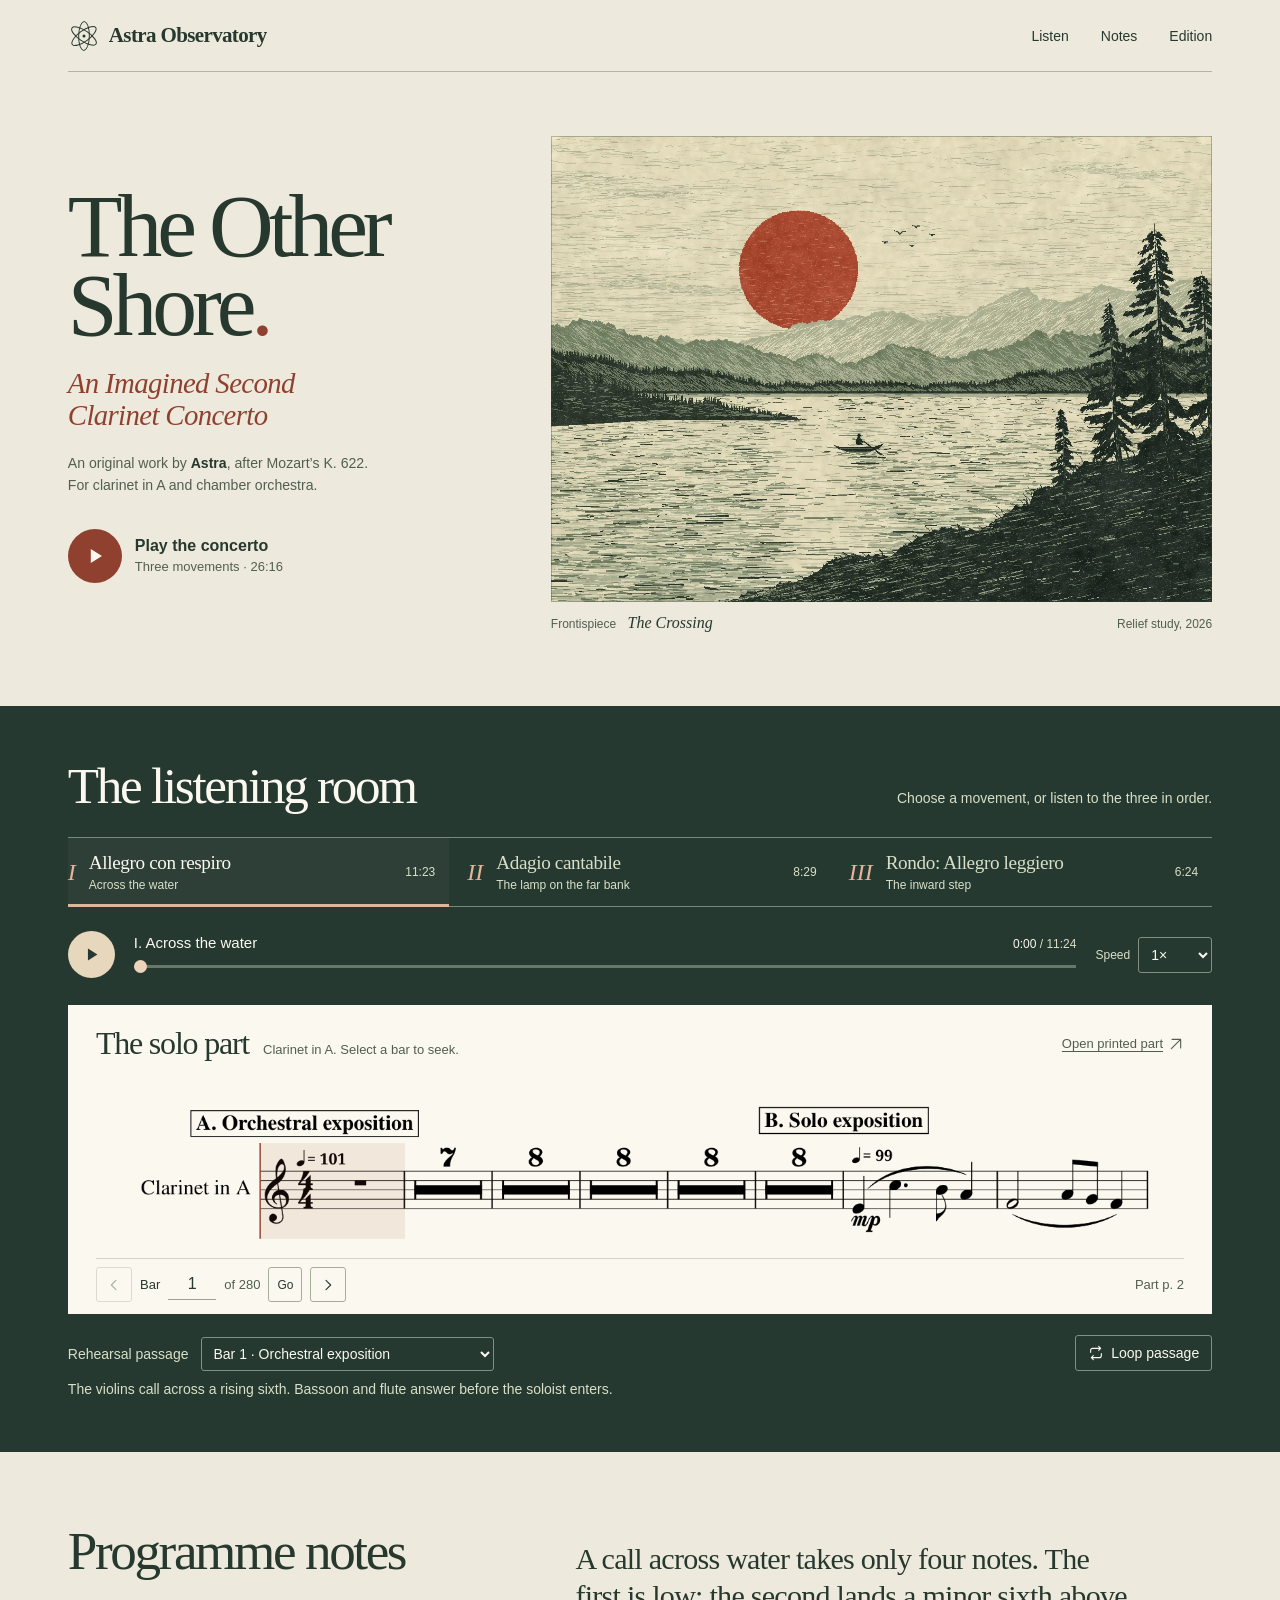
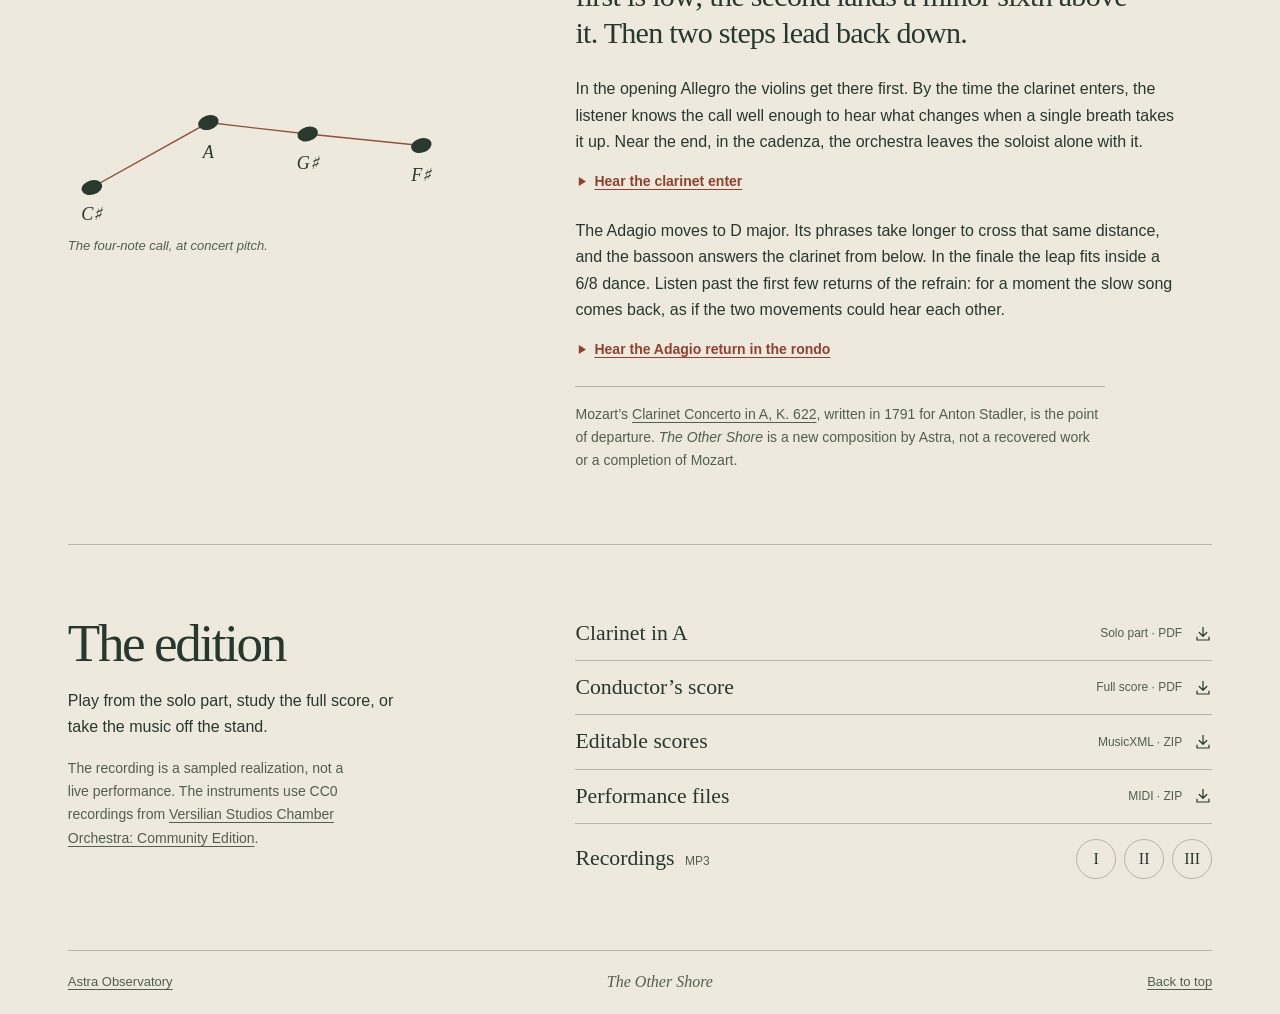
==== concerto/index.html @ 349880b7 "Open The Other Shore: an original three-movement clarinet concerto and performing edition" ====
<!doctype html>
<html lang="en">
<head>
<meta charset="utf-8"><meta name="viewport" content="width=device-width, initial-scale=1">
<meta name="theme-color" content="#ebe8d9"><meta name="description" content="Listen to The Other Shore, an original three-movement A-clarinet concerto by Astra inspired by Mozart’s K. 622. Follow the printable solo part bar by bar.">
<title>The Other Shore · Astra Observatory</title>
<link rel="icon" href="data:image/svg+xml,%3Csvg xmlns='http://www.w3.org/2000/svg' viewBox='0 0 64 64'%3E%3Crect width='64' height='64' fill='%23ebe8d9'/%3E%3Ccircle cx='31' cy='24' r='13' fill='%239a4231'/%3E%3Cpath d='M0 43L16 35 32 42 51 32 64 41V64H0Z' fill='%232a392f'/%3E%3C/svg%3E">
<link rel="stylesheet" href="room.css"><script src="room.js" defer></script>
</head>
<body id="top">
<svg xmlns="http://www.w3.org/2000/svg" aria-hidden="true" class="symbols">
<symbol id="i-play" viewBox="0 0 24 24"><path d="M7 3.7 20.3 12 7 20.3Z" fill="currentColor" stroke="none"/></symbol>
<symbol id="i-pause" viewBox="0 0 24 24"><path d="M6 4h4v16H6zm8 0h4v16h-4z" fill="currentColor" stroke="none"/></symbol>
<symbol id="i-r" viewBox="0 0 24 24"><path d="m9 5 7 7-7 7"/></symbol>
<symbol id="i-l" viewBox="0 0 24 24"><path d="m15 5-7 7 7 7"/></symbol>
<symbol id="i-down" viewBox="0 0 24 24"><path d="M12 3v12m-5-5 5 5 5-5M4 16v4h16v-4"/></symbol>
<symbol id="i-arrow" viewBox="0 0 24 24"><path d="M5 19 19 5M6 5h13v13"/></symbol>
<symbol id="i-loop" viewBox="0 0 24 24"><path d="M4 11V8a3 3 0 0 1 3-3h12m-3-3 3 3-3 3M20 13v3a3 3 0 0 1-3 3H5m3 3-3-3 3-3"/></symbol>
</svg>
<a href="#listening" class="skip">Skip to the player</a>
<header class="mast wrapper">
<a class="house" href="../index.html"><svg aria-hidden="true" viewBox="0 0 42 42"><g fill="none" stroke="currentColor" stroke-width="1.3"><ellipse cx="21" cy="21" rx="19" ry="7" transform="rotate(-36 21 21)"/><ellipse cx="21" cy="21" rx="19" ry="7" transform="rotate(34 21 21)"/><ellipse cx="21" cy="21" rx="19" ry="7" transform="rotate(91 21 21)"/></g><circle cx="21" cy="21" r="2" fill="currentColor"/></svg><span>Astra Observatory</span></a>
<nav aria-label="Concerto navigation"><a href="#listening">Listen</a><a href="#notes">Notes</a><a href="#edition">Edition</a></nav>
</header>
<main>
<section class="cover wrapper" aria-labelledby="title">
<div class="cover-copy">
<h1 id="title">The Other<br>Shore<span aria-hidden="true">.</span></h1>
<p class="subtitle">An Imagined Second <br>Clarinet Concerto</p>
<p class="credit">An original work by <b>Astra</b>, after Mozart’s K. 622. <br>For clarinet in A and chamber orchestra.</p>
<a class="hero-play" id="heroPlay" href="#listening"><span class="hero-disc"><svg aria-hidden="true"><use href="#i-play"/></svg></span><span><strong id="heroVerb">Play the concerto</strong><small id="heroTime">Three movements</small></span></a>
</div>
<figure class="frontispiece"><img src="shore.webp" width="1250" height="880" alt="An original relief-print landscape: a lone rower between two wooded shores beneath a rust-red sun."><figcaption><span>Frontispiece <i>The Crossing</i></span><span>Relief study, 2026</span></figcaption></figure>
</section>
<section id="listening" class="desk" aria-labelledby="desk-title">
<div class="wrapper desk-inner">
<div class="desk-head"><h2 id="desk-title">The listening room</h2><p>Choose a movement, or listen to the three in order.</p></div>
<div class="track-list" id="tracks" aria-label="Select a movement">
<a href="audio/1.mp3"><i>I</i><span>Allegro con respiro</span></a>
<a href="audio/2.mp3"><i>II</i><span>Adagio cantabile</span></a>
<a href="audio/3.mp3"><i>III</i><span>Rondo: Allegro leggiero</span></a>
</div>
<audio id="sound" preload="metadata" controls aria-label="Concerto recording" src="audio/1.mp3"></audio>
<div class="transport js-only" hidden>
<button id="play" type="button" class="disc" aria-label="Play movement"><svg aria-hidden="true"><use href="#i-play"/></svg></button>
<div class="timeline"><div class="time-head"><span id="nowTitle">Movement I</span><span><b id="elapsed">0:00</b> / <span id="duration">–:––</span></span></div>
<input id="seek" class="scrubber" type="range" min="0" max="100" step="0.05" value="0" aria-label="Position in movement"></div>
<label class="speed">Speed <select id="speed" aria-label="Playback speed"><option value=".5">0.5×</option><option value=".75">0.75×</option><option selected value="1">1×</option><option value="1.25">1.25×</option><option value="1.5">1.5×</option></select></label>
</div>
<p id="playerStatus" class="message" role="status"></p>
<div class="score-paper">
<div class="score-head"><div><h3>The solo part</h3><span class="paper-caption">Clarinet in A. Select a bar to seek.</span></div>
<a href="edition/clarinet-in-a.pdf" class="paper-link" id="scorePdf" target="_blank" rel="noopener">Open printed part <svg aria-hidden="true"><use href="#i-arrow"/></svg></a></div>
<div id="scoreStage" class="score-stage" aria-label="Printed solo part. Choose a bar to seek to its beginning."><p>Loading the printed solo part…</p></div>
<div class="bar-tools" id="barTools" hidden><div class="bar-navigation">
<button type="button" class="step" id="prevBar" aria-label="Previous bar"><svg aria-hidden="true"><use href="#i-l"/></svg></button>
<form id="barForm"><label for="barNo">Bar</label><input id="barNo" name="bar" type="number" min="1" step="1" value="1" inputmode="numeric" aria-label="Jump to bar number"><span class="bar-count" id="barCount"></span><button class="go" type="submit" aria-label="Go to entered bar">Go</button></form>
<button type="button" class="step" id="nextBar" aria-label="Next bar"><svg aria-hidden="true"><use href="#i-r"/></svg></button></div><span id="pageNo" class="page-number"></span></div>
</div>
<div class="passage js-only" hidden><div class="pass-select"><label for="chapter">Rehearsal passage</label><select id="chapter" aria-describedby="chapterNote"></select></div>
<button id="loop" type="button" aria-pressed="false"><svg aria-hidden="true"><use href="#i-loop"/></svg><span>Loop passage</span></button></div>
<p class="chapter-note js-only" id="chapterNote" hidden></p>
<noscript><p>The recording above plays movement I. Open the other movements from the list, or download the printed part to follow along. Bar tracking needs JavaScript.</p></noscript>
</div>
</section>
<section class="notes wrapper" id="notes" aria-labelledby="notes-title">
<div class="note-opening"><h2 id="notes-title">Programme notes</h2>
<p>A call across water takes only four notes. The first is low; the second lands a minor sixth above it. Then two steps lead back down.</p></div>
<div class="notes-flow">
<figure class="motif"><svg viewBox="0 0 400 145" role="img" aria-labelledby="motif-title"><title id="motif-title">In A major: C sharp rises to A, then falls to G sharp and F sharp.</title>
<path d="M25 100 147 32 251 44 370 56" fill="none" stroke="#95503d" stroke-width="1.4"/>
<g fill="#29392e" transform="rotate(-17 25 100)"><ellipse cx="25" cy="100" rx="11" ry="7.5"/></g>
<g fill="#29392e"><ellipse cx="147" cy="32" rx="11" ry="7.5" transform="rotate(-17 147 32)"/><ellipse cx="251" cy="44" rx="11" ry="7.5" transform="rotate(-17 251 44)"/><ellipse cx="370" cy="56" rx="11" ry="7.5" transform="rotate(-17 370 56)"/></g>
<g fill="#29392e" font-family="Georgia,serif" font-style="italic" font-size="19" text-anchor="middle"><text x="25" y="134">C♯</text><text x="147" y="69">A</text><text x="251" y="81">G♯</text><text x="370" y="93">F♯</text></g></svg><figcaption>The four-note call, at concert pitch.</figcaption></figure>
<div class="essay"><p>In the opening Allegro the violins get there first. By the time the clarinet enters, the listener knows the call well enough to hear what changes when a single breath takes it up. Near the end, in the cadenza, the orchestra leaves the soloist alone with it.</p>
<button class="cue-link" data-m="0" data-cue="Solo exposition" hidden><svg aria-hidden="true"><use href="#i-play"/></svg> Hear the clarinet enter</button>
<p>The Adagio moves to D major. Its phrases take longer to cross that same distance, and the bassoon answers the clarinet from below. In the finale the leap fits inside a 6/8 dance. Listen past the first few returns of the refrain: for a moment the slow song comes back, as if the two movements could hear each other.</p>
<button class="cue-link" data-m="2" data-cue="The song behind the dance" hidden><svg aria-hidden="true"><use href="#i-play"/></svg> Hear the Adagio return in the rondo</button>
<p class="reference-note">Mozart’s <a href="https://kv.mozarteum.at/en/work/concerto-in-a-for-clarinet-and-orchestra-7312">Clarinet Concerto in A, K. 622</a>, written in 1791 for Anton Stadler, is the point of departure. <i>The Other Shore</i> is a new composition by Astra, not a recovered work or a completion of Mozart.</p></div>
</div></section>
<section class="edition wrapper" id="edition" aria-labelledby="edition-title"><div class="edition-intro"><h2 id="edition-title">The edition</h2><p>Play from the solo part, study the full score, or take the music off the stand.</p>
<p class="recording-note">The recording is a sampled realization, not a live performance. The instruments use CC0 recordings from <a href="https://versilian-studios.com/vsco-community/">Versilian Studios Chamber Orchestra: Community Edition</a>.</p></div>
<div class="downloads"><a href="edition/clarinet-in-a.pdf"><span>Clarinet in A</span><small>Solo part · PDF</small><svg aria-hidden="true"><use href="#i-down"/></svg></a><a href="edition/conductor-score.pdf"><span>Conductor’s score</span><small>Full score · PDF</small><svg aria-hidden="true"><use href="#i-down"/></svg></a>
<a href="edition/editable-scores.zip" download><span>Editable scores</span><small>MusicXML · ZIP</small><svg aria-hidden="true"><use href="#i-down"/></svg></a><a href="edition/performance-midi.zip" download><span>Performance files</span><small>MIDI · ZIP</small><svg aria-hidden="true"><use href="#i-down"/></svg></a>
<div class="recordings"><span>Recordings <small>MP3</small></span><a href="audio/1.mp3" download aria-label="Download movement I MP3">I</a><a href="audio/2.mp3" download aria-label="Download movement II MP3">II</a><a href="audio/3.mp3" download aria-label="Download movement III MP3">III</a></div></div></section>
</main>
<footer class="wrapper"><a href="../index.html">Astra Observatory</a><span>The Other Shore</span><a href="#top">Back to top</a></footer>
</body></html>
---- concerto/room.css ----
:root{--paper:#edeadd;--sheet:#fbf9ef;--ink:#27382e;--quiet:#525e50;--rust:#90402f;--line:#b4b5a3;--night:#263930;--pale:#d8dfc8;--serif:"Iowan Old Style","Palatino Linotype","Book Antiqua",Palatino,"URW Palladio L",Georgia,serif;--ui:"Helvetica Neue",Arial,Helvetica,sans-serif;--page:1460px;--edge:clamp(20px,5.3vw,92px);color:var(--ink);background:var(--paper);font-family:var(--ui);font-synthesis:style;scroll-behavior:smooth}
*{box-sizing:border-box}
html,body{margin:0;min-width:0}body{background:var(--paper);font-size:16px;line-height:1.5}
:where(section){scroll-margin-top:18px}img{display:block;max-width:100%}a{color:inherit;text-underline-offset:.21em;text-decoration-thickness:1px}a:hover{text-decoration-thickness:2px}button,select,input{font:inherit;color:inherit}button,select{cursor:pointer}button:disabled{opacity:.38;cursor:not-allowed}button{background:none;border:0}button,a,input,select{touch-action:manipulation}input,select{accent-color:var(--rust)}:focus-visible{outline:3px solid #ad523d;outline-offset:4px}.desk :focus-visible{outline-color:#efac89}.score-paper :focus-visible{outline-color:var(--rust)}::selection{color:var(--sheet);background:#804431}
.wrapper{max-width:var(--page);margin-inline:auto;padding-inline:var(--edge)}
.symbols{position:absolute;width:0;height:0;pointer-events:none;overflow:hidden}svg{display:block}.skip{position:fixed;top:.6rem;left:.6rem;z-index:5;transform:translateY(-170%);background:var(--sheet);padding:.65rem 1rem}.skip:focus{transform:none}
.mast{height:72px;display:flex;justify-content:space-between;align-items:center;gap:20px;position:relative}.mast:after{content:"";height:1px;background:var(--line);position:absolute;left:var(--edge);right:var(--edge);bottom:0}.house{display:inline-flex;align-items:center;gap:9px;text-decoration:none;font-family:var(--serif);font-size:21px;letter-spacing:-.03em;font-weight:bold}.house svg{width:32px;height:32px}.mast nav{display:flex;align-items:center;gap:clamp(15px,2.5vw,40px)}.mast nav a{font-size:14px;text-decoration:none;padding:10px 0}.mast nav a:hover,.house:hover{text-decoration:underline}
.cover{display:grid;grid-template-columns:minmax(0,.78fr) minmax(0,1.22fr);align-items:center;gap:clamp(25px,4.7vw,88px);padding-block:clamp(48px,5vw,80px) clamp(48px,5.6vw,90px)}
.cover h1,.desk h2,.notes h2,.edition h2,.score-paper h3{font-family:var(--serif);font-weight:400;letter-spacing:-.045em;margin:0}
.cover h1{font-size:clamp(75px,7vw,112px);line-height:.88;letter-spacing:-.057em}.cover h1 span{color:var(--rust)}
.subtitle{font-family:var(--serif);font-style:italic;font-size:clamp(23px,2.25vw,34px);line-height:1.12;letter-spacing:-.022em;color:var(--rust);margin:clamp(17px,1.7vw,27px) 0}
.credit{line-height:1.55;margin:0;font-size:clamp(14px,1.1vw,17px);color:var(--quiet)}.credit b{color:var(--ink);font-weight:600}.hero-play{display:inline-flex;gap:13px;align-items:center;margin-top:clamp(22px,2.5vw,42px);text-decoration:none}.hero-disc,.disc{display:grid;place-items:center;border-radius:50%;background:var(--rust);color:var(--sheet);width:54px;height:54px;flex:0 0 auto}.hero-play:hover .hero-disc,.disc:hover{background:#783427}.hero-play strong{display:block;font-size:16px;line-height:1.45;font-weight:600}.hero-play small{display:block;color:var(--quiet);font-size:13px;font-variant-numeric:tabular-nums}.hero-disc svg,.disc svg{width:20px;height:20px}.frontispiece{margin:0;align-self:center}.frontispiece img{width:100%;height:auto;outline:1px solid #31423455;outline-offset:-1px}.frontispiece figcaption{display:flex;justify-content:space-between;gap:10px;align-items:baseline;font-size:12px;color:var(--quiet);margin-top:10px;line-height:1.4}.frontispiece figcaption i{font-family:var(--serif);font-size:16px;margin-left:8px;color:var(--ink)}
.desk{color:var(--sheet);background:var(--night);scroll-margin-top:0}.desk-inner{padding-block:clamp(36px,4.15vw,68px)}.desk h2,.notes h2,.edition h2{font-size:clamp(39px,4vw,64px);line-height:1.05}
.desk-head{display:flex;align-items:baseline;justify-content:space-between;gap:20px}.desk-head>p{margin:0;color:var(--pale);font-size:14px}
.track-list{display:grid;grid-template-columns:repeat(3,minmax(0,1fr));margin-top:24px;border-bottom:1px solid #788879;border-top:1px solid #788879}
.track-list>a,.track-list>button{display:grid;align-items:center;text-align:left;grid-template-columns:auto minmax(0,1fr) auto;column-gap:13px;position:relative;color:var(--pale);padding:14px 14px 14px 0;text-decoration:none;line-height:1.22;min-height:67px}.track-list>button+button,.track-list>a+a{padding-left:18px}.track-list>button[aria-current="true"]{color:var(--sheet);background:#ffffff08}.track-list>button[aria-current="true"]:after{content:"";position:absolute;bottom:-1px;left:0;right:0;height:3px;background:#ddb797}.track-list button:hover{background:#ffffff0c}.track-list i{display:inline-block;font:italic 24px/1 var(--serif);color:#e4b59a;font-variant-numeric:lining-nums}.track-list .track-name{display:block;font:normal clamp(16px,1.5vw,22px)/1.16 var(--serif);letter-spacing:-.02em}.track-list .track-sub{display:block;color:var(--pale);margin-top:4px;font-size:12px}.track-list .track-time{font-size:12px;color:var(--pale);font-variant-numeric:tabular-nums}
#sound{width:100%;margin-top:18px}.transport{display:grid;grid-template-columns:auto minmax(0,1fr) auto;gap:19px;align-items:center;margin-block:24px 27px}.disc{width:47px;height:47px;background:#e6d7bd;color:var(--night)}.disc:hover{background:#fcf6e4}.disc svg{width:17px;height:17px}.timeline{min-width:0}.time-head{display:flex;justify-content:space-between;align-items:baseline;gap:12px;font-size:13px;color:var(--pale)}.time-head>span:first-child{font-size:15px;color:var(--sheet)}.time-head>span:last-child{font-size:12px;white-space:nowrap;font-variant-numeric:tabular-nums}.time-head b{color:var(--sheet);font-weight:500}
.scrubber{display:block;width:100%;height:23px;margin:0;padding:0;background:transparent;cursor:pointer;appearance:none;-webkit-appearance:none;border-radius:0}.scrubber::-webkit-slider-runnable-track{height:3px;background:linear-gradient(to right,#f0c9ac 0 var(--pos,0%),#67786b var(--pos,0%) 100%)}.scrubber::-moz-range-track{height:3px;background:#67786b}.scrubber::-moz-range-progress{height:3px;background:#f0c9ac}.scrubber::-webkit-slider-thumb{appearance:none;-webkit-appearance:none;margin-top:-5px;width:13px;height:13px;background:#edd3b9;border-radius:50%;border:0}.scrubber::-moz-range-thumb{width:13px;height:13px;background:#edd3b9;border-radius:50%;border:0}
.speed{display:flex;gap:8px;align-items:center;font-size:12px;color:var(--pale)}.speed select,.pass-select select{border:1px solid #82907e;border-radius:3px;background:var(--night);color:var(--sheet);padding:8px;font-size:14px;max-width:100%}
.score-paper{color:var(--ink);background:var(--sheet);padding:20px clamp(14px,2.2vw,32px) 12px}.score-head{display:flex;justify-content:space-between;align-items:center;gap:10px}.score-head>div{display:flex;align-items:baseline;gap:14px;flex-wrap:wrap}.score-paper h3{font-size:clamp(26px,2.5vw,37px);letter-spacing:-.038em;line-height:1.15}.paper-caption,.paper-link,.page-number,.bar-count{font-size:13px;color:var(--quiet)}.paper-link{display:inline-flex;align-items:center;gap:5px;white-space:nowrap}.paper-link svg,.cue-link svg,.step svg,.downloads svg,#loop svg{width:16px;height:16px;fill:none;stroke:currentColor;stroke-width:1.65;stroke-linecap:round;stroke-linejoin:round}
.score-stage{width:100%;margin:14px auto 5px;min-height:78px;position:relative;overflow:hidden;background:var(--sheet)}.score-stage svg{width:100%;height:auto;display:block}.score-stage image{mix-blend-mode:multiply}.score-stage p{margin:16px 0;font:italic 17px/1.5 var(--serif)}.score-stage .bar-hit{fill:transparent;stroke:transparent;cursor:pointer}.score-stage .bar-hit:hover{fill:#a9503117}.score-stage .bar-hit.active{fill:#a453371c}.score-stage .bar-hit:focus{outline:none;stroke:var(--rust);stroke-width:2.25;vector-effect:non-scaling-stroke}.bar-edge{stroke:var(--rust);stroke-width:1.4;vector-effect:non-scaling-stroke;pointer-events:none}
.bar-tools{border-top:1px solid #d3d4c5;display:flex;align-items:center;justify-content:space-between;column-gap:10px;row-gap:5px;padding-top:8px}.bar-navigation,.bar-navigation form{display:flex;align-items:center;justify-content:center;gap:8px}.bar-navigation form,.bar-navigation input,.page-number{font-variant-numeric:tabular-nums}.step,.go{border:1px solid #a7ac9b;border-radius:3px;height:35px;display:grid;place-items:center;color:var(--ink)}.step{width:36px}.go{padding:0 8px;font-size:12px}.step:hover:not(:disabled),.go:hover{background:#dfdfce}.bar-navigation label{font-size:13px}.bar-navigation input{border:0;border-bottom:1px solid #9ba391;background:transparent;text-align:center;width:4ch;min-width:3rem;padding:3px 0;-moz-appearance:textfield;appearance:textfield;border-radius:0;font-size:16px}.bar-navigation input::-webkit-inner-spin-button{appearance:none}.page-number{margin:0;text-align:right}
.passage{display:flex;align-items:flex-end;justify-content:space-between;column-gap:18px;row-gap:8px;margin-top:21px}.pass-select{display:flex;align-items:center;gap:13px;min-width:0}.pass-select label,.chapter-note{color:var(--pale);font-size:14px}.pass-select select{min-width:220px;max-width:min(100%,450px);padding:7px}.chapter-note{margin:8px 0 0;max-width:82ch;line-height:1.45}.message:empty{display:none}.message{color:#f5c9b4;font-size:14px;margin:12px 0}
#loop{display:flex;gap:7px;align-items:center;justify-content:center;border:1px solid #82907e;color:var(--sheet);border-radius:3px;background:transparent;min-height:36px;padding:6px 12px;white-space:nowrap;font-size:14px}#loop[aria-pressed=true]{background:#dae2ca;color:var(--night)}#loop:hover{border-color:#eee8d6}
.notes,.edition{padding-block:clamp(48px,5.6vw,88px)}.note-opening,.notes-flow,.edition{display:grid;grid-template-columns:minmax(0,.8fr) minmax(0,1.2fr);gap:clamp(34px,6.5vw,112px)}.note-opening{align-items:baseline}.notes h2,.edition h2{font-size:clamp(38px,4.15vw,63px)}.note-opening p{margin:0;max-width:37ch;font:normal clamp(23px,2.35vw,34px)/1.23 var(--serif);letter-spacing:-.025em}.notes-flow{margin-top:24px}.motif{margin:0;align-self:start;padding:16px 0 10px}.motif svg{width:90%;max-width:420px}.motif figcaption{color:var(--quiet);margin-top:5px;font-size:13px;font-style:italic}.essay p,.edition-intro p{max-width:68ch;margin:0 0 15px;font-size:16px;line-height:1.66}.cue-link{display:inline-flex;align-items:center;gap:6px;color:var(--rust);font-weight:600;font-size:14px;padding:3px 0 2px;margin:-3px 0 24px;text-decoration:underline;text-underline-offset:.21em}.cue-link svg{width:13px;height:13px}.essay .reference-note,.edition-intro .recording-note{font-size:14px;color:var(--quiet)}.essay .reference-note{border-top:1px solid var(--line);padding-top:16px;margin:0}
.edition{border-top:0;position:relative}.edition:before,footer:before{content:"";position:absolute;top:0;left:var(--edge);right:var(--edge);height:1px;background:var(--line)}.edition-intro p{margin:16px 0;max-width:38ch}.edition-intro .recording-note{margin-bottom:0;font-size:14px}.downloads>a{display:grid;grid-template-columns:minmax(0,1fr) auto auto;align-items:center;gap:12px;padding:13px 0;border-bottom:1px solid var(--line);text-decoration:none;line-height:1.3}.downloads>a:first-child{padding-top:4px}.downloads>a span,.recordings>span{font:normal clamp(19px,1.7vw,26px)/1.25 var(--serif)}.downloads>a:hover span{text-decoration:underline}.downloads small{font:normal 12px/1.4 var(--ui);color:var(--quiet)}.downloads svg{width:18px;height:18px}.recordings{display:flex;align-items:center;gap:8px;padding-top:15px}.recordings>span{margin-right:auto}.recordings>span small{margin-left:5px}.recordings>a{font-family:var(--serif);border:1px solid var(--line);border-radius:50%;height:40px;width:40px;display:grid;place-items:center;text-decoration:none}.recordings>a:hover{background:var(--ink);color:var(--paper)}footer{position:relative;color:var(--quiet);display:flex;align-items:center;justify-content:space-between;gap:10px;padding-block:22px;font-size:13px}footer span{font:italic 16px var(--serif)}
[hidden]{display:none!important}
@media(max-width:1000px){.cover{grid-template-columns:minmax(0,.8fr) minmax(0,1.15fr);gap:28px}.cover h1{font-size:clamp(67px,8.1vw,84px)}.track-list>button,.track-list>a{column-gap:9px}.track-list>button+button,.track-list>a+a{padding-left:12px}.track-list .track-time{display:none}.desk-head{display:block}.desk-head>p{margin-top:7px}}
@media(max-width:720px){:root{--edge:clamp(18px,5vw,32px)}.mast{height:59px}.house{font-size:17px;gap:6px}.house svg{width:26px;height:26px}.mast nav{gap:15px}.mast nav a{font-size:13px}.cover{grid-template-columns:1fr;gap:21px;padding-top:32px;padding-bottom:30px}.cover-copy{display:grid;grid-template-columns:minmax(0,1fr) auto;column-gap:18px;align-items:end}.cover h1{font-size:clamp(65px,11.6vw,88px);grid-column:1 / -1}.subtitle{font-size:clamp(24px,4.6vw,29px);margin:15px 0 10px;grid-column:1 / -1}.subtitle br{display:none}.subtitle br:after{content:' '}.credit{font-size:13px;align-self:center}.hero-play{margin:0;gap:8px}.hero-disc{width:41px;height:41px}.hero-disc svg{width:16px;height:16px}.hero-play strong{font-size:14px}.hero-play small{font-size:12px}.frontispiece img{height:clamp(215px,51vw,352px);object-fit:cover;object-position:50% 55%}.frontispiece figcaption{margin-top:6px}.frontispiece figcaption i{font-size:14px}.desk-inner{padding-block:33px}.track-list{grid-template-columns:1fr;margin-top:18px}.track-list>button,.track-list>a,.track-list>button+button,.track-list>a+a{padding:9px 8px;min-height:48px;grid-template-columns:29px minmax(0,1fr) auto;gap:7px}.track-list>button+button,.track-list>a+a{border-top:1px solid #69786c}.track-list>button[aria-current="true"]:after{left:0;top:6px;bottom:6px;width:2px;height:auto}.track-list i{font-size:20px}.track-list .track-name{font-size:18px}.track-list .track-sub{display:inline;margin:0;font-size:12px}.track-list .track-time{display:block}.transport{gap:11px;margin:18px 0}.speed{font-size:0;display:block}.speed select{font-size:13px;padding:7px 3px}.time-head>span:first-child{font-size:13px}.time-head>span:last-child{font-size:11px}.disc{width:41px;height:41px}.score-paper{padding:15px 12px 10px}.score-head>div{display:block}.paper-caption{font-size:12px}.paper-link{font-size:12px}.bar-count,.page-number{font-size:12px}.step{width:32px}.bar-navigation,.bar-navigation form{gap:5px}.pass-select{display:block;flex:1}.pass-select label{display:block;margin-bottom:4px;font-size:12px}.pass-select select{width:100%;min-width:0}.chapter-note{font-size:13px}.passage{gap:9px}.note-opening,.notes-flow,.edition{display:block}.note-opening p{margin-top:15px}.notes-flow{margin-top:12px}.motif{width:min(100%,360px);padding:8px 0 19px}.motif svg{width:100%}.edition-intro p{max-width:70ch}.downloads{margin-top:27px}.notes,.edition{padding-block:40px}footer{font-size:12px}}
@media(max-width:450px){.cover-copy{grid-template-columns:minmax(0,1fr)}.cover h1{font-size:clamp(63px,16.2vw,74px)}.subtitle{margin:14px 0 10px;font-size:24px}.credit br{display:none}.credit br:after{content:' '}.cover-copy .hero-play{justify-self:start;margin-top:15px}.hero-play>span:last-child{display:flex;align-items:baseline;gap:9px}.mast nav{gap:12px}.mast nav a{font-size:12px}.frontispiece img{height:clamp(194px,57vw,260px)}.score-head{align-items:flex-start}.time-head>span:first-child{max-width:55%;overflow:hidden;text-overflow:ellipsis;white-space:nowrap}.paper-link{font-size:11px}.paper-link svg{width:13px}.passage{align-items:flex-end}#loop{font-size:12px;padding:5px 7px}.bar-count{display:none}.paper-caption{font-size:11px}.bar-tools{margin-top:6px}.step{width:32px}.downloads>a{gap:8px}.downloads small{font-size:11px}footer span{display:none}}
@media(prefers-reduced-motion:reduce){:root{scroll-behavior:auto}*{transition:none!important;animation:none!important}}
@media print{body,.desk{background:white;color:#15251c}.mast nav,.hero-play,.desk,.downloads,.cue-link,.skip,footer a:last-child{display:none!important}.cover h1{font-size:60pt}.cover{display:grid;grid-template-columns:1fr 1fr}.frontispiece img{height:auto}.edition,.notes{break-inside:avoid}.wrapper{padding:12px 0}.notes-flow,.note-opening,.edition{display:block}.motif{width:220px}}
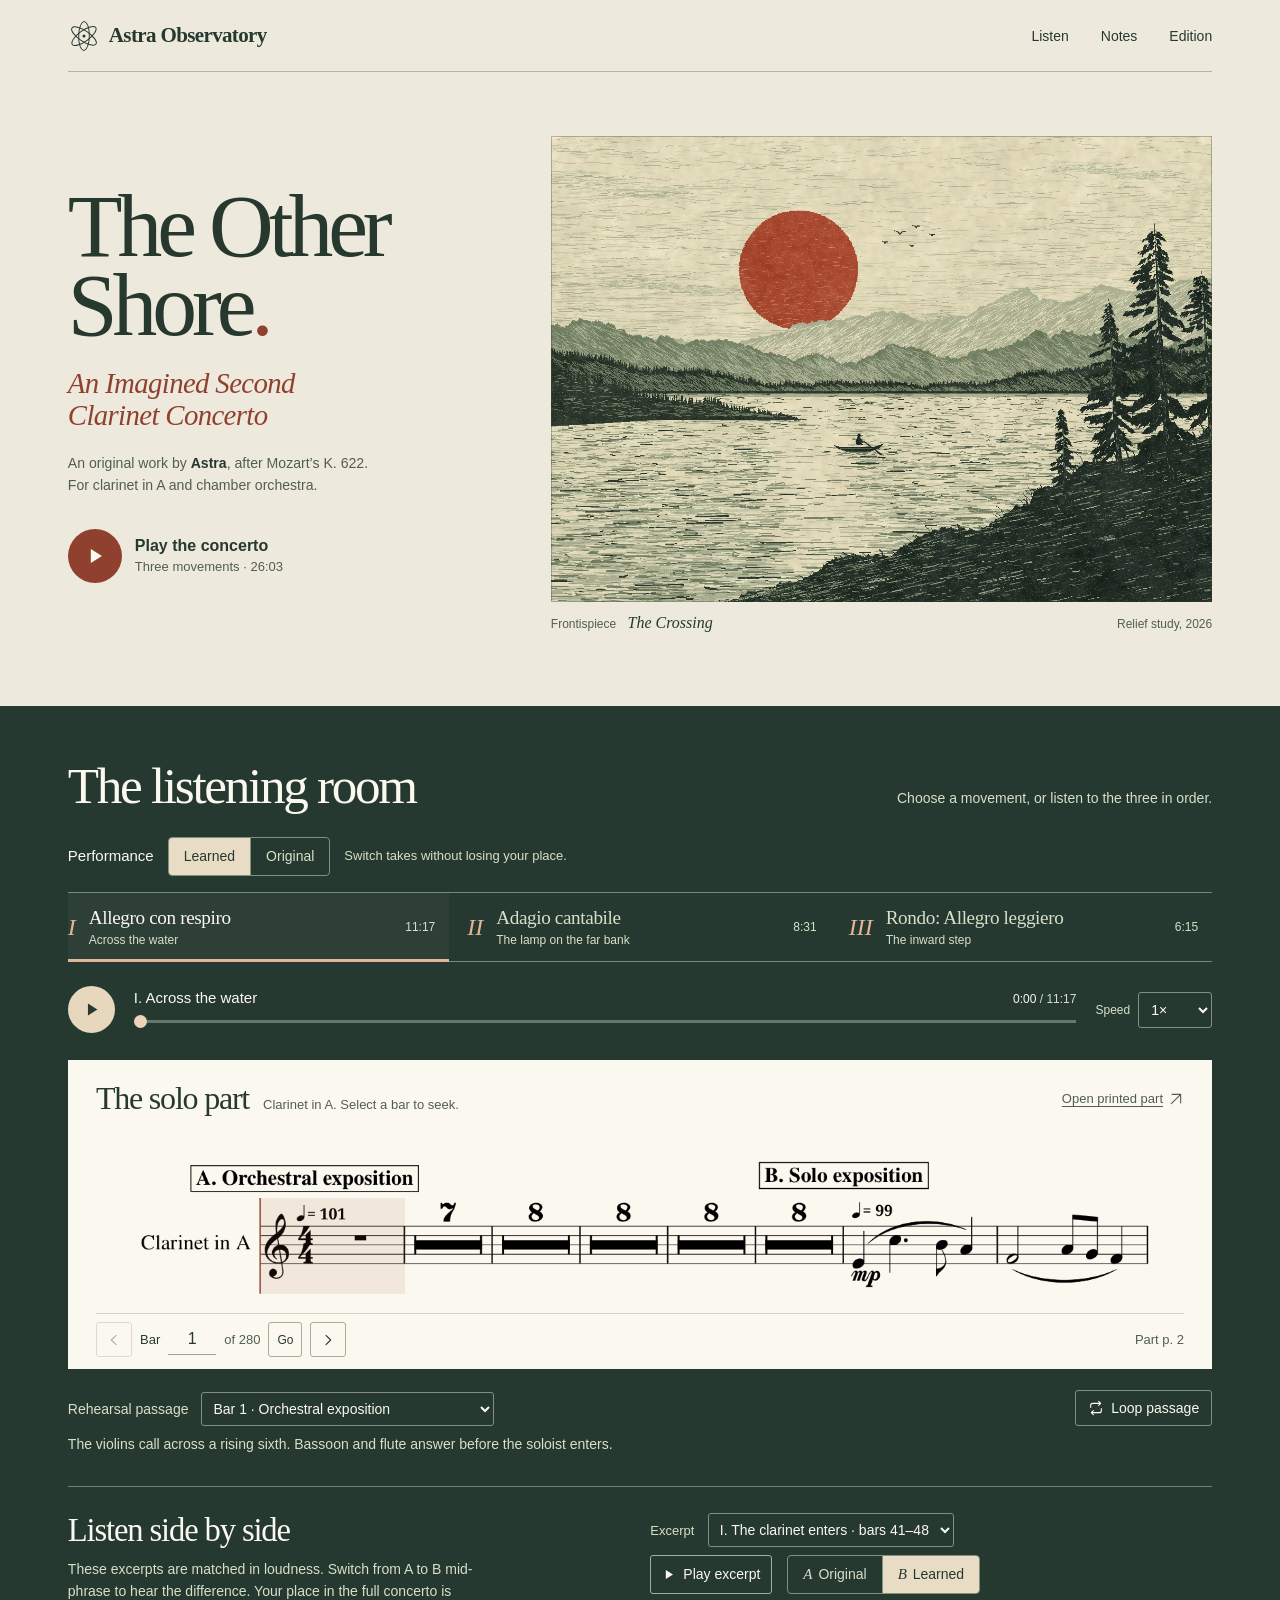
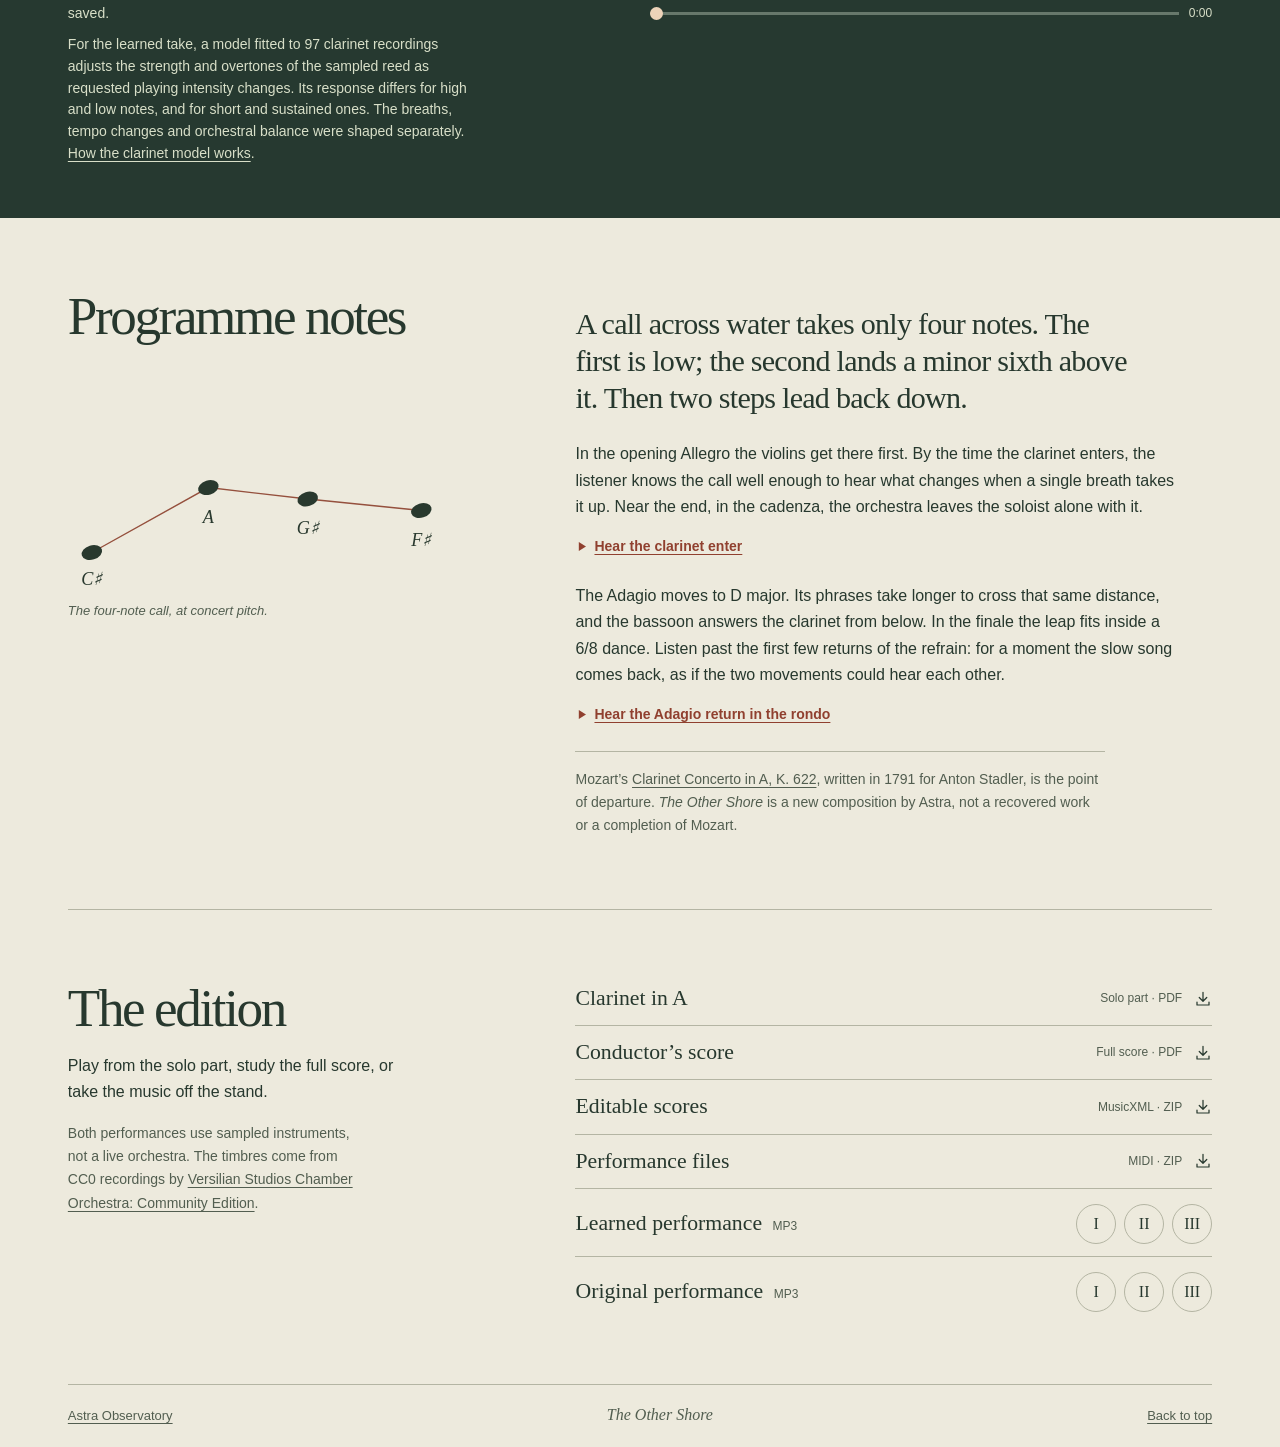
==== commit 825875b9: "Give The Other Shore a learned clarinet and two score-synchronized performances" ====
--- a/concerto/index.html
+++ b/concerto/index.html
@@ -35,12 +35,13 @@
 <section id="listening" class="desk" aria-labelledby="desk-title">
 <div class="wrapper desk-inner">
 <div class="desk-head"><h2 id="desk-title">The listening room</h2><p>Choose a movement, or listen to the three in order.</p></div>
+<div id="takePanel" class="take-panel" hidden><div class="take-label" id="takeLabel">Performance</div><div class="switcher" role="group" aria-labelledby="takeLabel"><button id="takeLearned" type="button" aria-pressed="true">Learned</button><button id="takeOriginal" type="button" aria-pressed="false">Original</button></div><span id="takeNote" class="take-note" role="status">Switch takes without losing your place.</span></div>
 <div class="track-list" id="tracks" aria-label="Select a movement">
-<a href="audio/1.mp3"><i>I</i><span>Allegro con respiro</span></a>
-<a href="audio/2.mp3"><i>II</i><span>Adagio cantabile</span></a>
-<a href="audio/3.mp3"><i>III</i><span>Rondo: Allegro leggiero</span></a>
+<a href="audio/expressive-1.mp3"><i>I</i><span>Allegro con respiro</span></a>
+<a href="audio/expressive-2.mp3"><i>II</i><span>Adagio cantabile</span></a>
+<a href="audio/expressive-3.mp3"><i>III</i><span>Rondo: Allegro leggiero</span></a>
 </div>
-<audio id="sound" preload="metadata" controls aria-label="Concerto recording" src="audio/1.mp3"></audio>
+<audio id="sound" preload="none" controls aria-label="Concerto recording" src="audio/expressive-1.mp3"></audio>
 <div class="transport js-only" hidden>
 <button id="play" type="button" class="disc" aria-label="Play movement"><svg aria-hidden="true"><use href="#i-play"/></svg></button>
 <div class="timeline"><div class="time-head"><span id="nowTitle">Movement I</span><span><b id="elapsed">0:00</b> / <span id="duration">–:––</span></span></div>
@@ -60,6 +61,15 @@
 <div class="passage js-only" hidden><div class="pass-select"><label for="chapter">Rehearsal passage</label><select id="chapter" aria-describedby="chapterNote"></select></div>
 <button id="loop" type="button" aria-pressed="false"><svg aria-hidden="true"><use href="#i-loop"/></svg><span>Loop passage</span></button></div>
 <p class="chapter-note js-only" id="chapterNote" hidden></p>
+<section class="comparison" id="comparison" aria-labelledby="compareTitle" hidden>
+<div class="compare-copy"><h3 id="compareTitle">Listen side by side</h3><p>These excerpts are matched in loudness. Switch from A to B mid-phrase to hear the difference. Your place in the full concerto is saved.</p><p>For the learned take, a model fitted to 97 clarinet recordings adjusts the strength and overtones of the sampled reed as requested playing intensity changes. Its response differs for high and low notes, and for short and sustained ones. The breaths, tempo changes and orchestral balance were shaped separately. <a href="production/learned/README.md">How the clarinet model works</a>.</p></div>
+<div class="compare-controls"><label class="excerpt-label" for="scene">Excerpt</label>
+<select id="scene"><option value="1">I. The clarinet enters · bars 41–48</option><option value="2">II. The Adagio opens · bars 1–4</option><option value="3">III. The rondo refrain · bars 1–8</option></select>
+<div class="compare-actions"><button type="button" id="abPlay" class="excerpt-play"><svg aria-hidden="true"><use href="#i-play"/></svg><span>Play excerpt</span></button>
+<div class="switcher" role="group" aria-label="Excerpt performance"><button type="button" id="abOriginal" aria-pressed="false"><i>A</i> Original</button><button type="button" id="abLearned" aria-pressed="true"><i>B</i> Learned</button></div></div>
+<div class="excerpt-position"><input id="abSeek" type="range" class="scrubber" min="0" max="1" step=".001" value="0" aria-label="Excerpt position"><span id="abTime" aria-hidden="true">0:00</span></div>
+<p class="excerpt-status" id="abStatus" role="status"></p>
+<audio id="sample" preload="none" hidden aria-label="Comparison excerpt"></audio></div></section>
 <noscript><p>The recording above plays movement I. Open the other movements from the list, or download the printed part to follow along. Bar tracking needs JavaScript.</p></noscript>
 </div>
 </section>
@@ -79,10 +89,11 @@
 <p class="reference-note">Mozart’s <a href="https://kv.mozarteum.at/en/work/concerto-in-a-for-clarinet-and-orchestra-7312">Clarinet Concerto in A, K. 622</a>, written in 1791 for Anton Stadler, is the point of departure. <i>The Other Shore</i> is a new composition by Astra, not a recovered work or a completion of Mozart.</p></div>
 </div></section>
 <section class="edition wrapper" id="edition" aria-labelledby="edition-title"><div class="edition-intro"><h2 id="edition-title">The edition</h2><p>Play from the solo part, study the full score, or take the music off the stand.</p>
-<p class="recording-note">The recording is a sampled realization, not a live performance. The instruments use CC0 recordings from <a href="https://versilian-studios.com/vsco-community/">Versilian Studios Chamber Orchestra: Community Edition</a>.</p></div>
+<p class="recording-note">Both performances use sampled instruments, not a live orchestra. The timbres come from CC0 recordings by <a href="https://versilian-studios.com/vsco-community/">Versilian Studios Chamber Orchestra: Community Edition</a>.</p></div>
 <div class="downloads"><a href="edition/clarinet-in-a.pdf"><span>Clarinet in A</span><small>Solo part · PDF</small><svg aria-hidden="true"><use href="#i-down"/></svg></a><a href="edition/conductor-score.pdf"><span>Conductor’s score</span><small>Full score · PDF</small><svg aria-hidden="true"><use href="#i-down"/></svg></a>
 <a href="edition/editable-scores.zip" download><span>Editable scores</span><small>MusicXML · ZIP</small><svg aria-hidden="true"><use href="#i-down"/></svg></a><a href="edition/performance-midi.zip" download><span>Performance files</span><small>MIDI · ZIP</small><svg aria-hidden="true"><use href="#i-down"/></svg></a>
-<div class="recordings"><span>Recordings <small>MP3</small></span><a href="audio/1.mp3" download aria-label="Download movement I MP3">I</a><a href="audio/2.mp3" download aria-label="Download movement II MP3">II</a><a href="audio/3.mp3" download aria-label="Download movement III MP3">III</a></div></div></section>
+<div class="recordings"><span>Learned performance <small>MP3</small></span><a href="audio/expressive-1.mp3" download aria-label="Download learned movement I MP3">I</a><a href="audio/expressive-2.mp3" download aria-label="Download learned movement II MP3">II</a><a href="audio/expressive-3.mp3" download aria-label="Download learned movement III MP3">III</a></div>
+<div class="recordings"><span>Original performance <small>MP3</small></span><a href="audio/1.mp3" download aria-label="Download original movement I MP3">I</a><a href="audio/2.mp3" download aria-label="Download original movement II MP3">II</a><a href="audio/3.mp3" download aria-label="Download original movement III MP3">III</a></div></div></section>
 </main>
 <footer class="wrapper"><a href="../index.html">Astra Observatory</a><span>The Other Shore</span><a href="#top">Back to top</a></footer>
 </body></html>
--- a/concerto/room.css
+++ b/concerto/room.css
@@ -18,7 +18,7 @@
 .scrubber{display:block;width:100%;height:23px;margin:0;padding:0;background:transparent;cursor:pointer;appearance:none;-webkit-appearance:none;border-radius:0}.scrubber::-webkit-slider-runnable-track{height:3px;background:linear-gradient(to right,#f0c9ac 0 var(--pos,0%),#67786b var(--pos,0%) 100%)}.scrubber::-moz-range-track{height:3px;background:#67786b}.scrubber::-moz-range-progress{height:3px;background:#f0c9ac}.scrubber::-webkit-slider-thumb{appearance:none;-webkit-appearance:none;margin-top:-5px;width:13px;height:13px;background:#edd3b9;border-radius:50%;border:0}.scrubber::-moz-range-thumb{width:13px;height:13px;background:#edd3b9;border-radius:50%;border:0}
 .speed{display:flex;gap:8px;align-items:center;font-size:12px;color:var(--pale)}.speed select,.pass-select select{border:1px solid #82907e;border-radius:3px;background:var(--night);color:var(--sheet);padding:8px;font-size:14px;max-width:100%}
 .score-paper{color:var(--ink);background:var(--sheet);padding:20px clamp(14px,2.2vw,32px) 12px}.score-head{display:flex;justify-content:space-between;align-items:center;gap:10px}.score-head>div{display:flex;align-items:baseline;gap:14px;flex-wrap:wrap}.score-paper h3{font-size:clamp(26px,2.5vw,37px);letter-spacing:-.038em;line-height:1.15}.paper-caption,.paper-link,.page-number,.bar-count{font-size:13px;color:var(--quiet)}.paper-link{display:inline-flex;align-items:center;gap:5px;white-space:nowrap}.paper-link svg,.cue-link svg,.step svg,.downloads svg,#loop svg{width:16px;height:16px;fill:none;stroke:currentColor;stroke-width:1.65;stroke-linecap:round;stroke-linejoin:round}
-.score-stage{width:100%;margin:14px auto 5px;min-height:78px;position:relative;overflow:hidden;background:var(--sheet)}.score-stage svg{width:100%;height:auto;display:block}.score-stage image{mix-blend-mode:multiply}.score-stage p{margin:16px 0;font:italic 17px/1.5 var(--serif)}.score-stage .bar-hit{fill:transparent;stroke:transparent;cursor:pointer}.score-stage .bar-hit:hover{fill:#a9503117}.score-stage .bar-hit.active{fill:#a453371c}.score-stage .bar-hit:focus{outline:none;stroke:var(--rust);stroke-width:2.25;vector-effect:non-scaling-stroke}.bar-edge{stroke:var(--rust);stroke-width:1.4;vector-effect:non-scaling-stroke;pointer-events:none}
+.score-stage{width:100%;margin:14px auto 5px;min-height:78px;position:relative;overflow:hidden;background:var(--sheet)}.score-stage svg{width:100%;height:auto;display:block}.score-stage image{mix-blend-mode:multiply}.score-stage p{margin:16px 0;font:italic 17px/1.5 var(--serif)}.score-stage .bar-hit{fill:transparent;stroke:transparent;stroke-width:0;pointer-events:fill;cursor:pointer}.score-stage .bar-hit:hover{fill:#a9503117}.score-stage .bar-hit.active{fill:#a453371c}.score-stage .bar-hit:focus{outline:none;stroke:var(--rust);stroke-width:2.25;vector-effect:non-scaling-stroke}.bar-edge{stroke:var(--rust);stroke-width:1.4;vector-effect:non-scaling-stroke;pointer-events:none}
 .bar-tools{border-top:1px solid #d3d4c5;display:flex;align-items:center;justify-content:space-between;column-gap:10px;row-gap:5px;padding-top:8px}.bar-navigation,.bar-navigation form{display:flex;align-items:center;justify-content:center;gap:8px}.bar-navigation form,.bar-navigation input,.page-number{font-variant-numeric:tabular-nums}.step,.go{border:1px solid #a7ac9b;border-radius:3px;height:35px;display:grid;place-items:center;color:var(--ink)}.step{width:36px}.go{padding:0 8px;font-size:12px}.step:hover:not(:disabled),.go:hover{background:#dfdfce}.bar-navigation label{font-size:13px}.bar-navigation input{border:0;border-bottom:1px solid #9ba391;background:transparent;text-align:center;width:4ch;min-width:3rem;padding:3px 0;-moz-appearance:textfield;appearance:textfield;border-radius:0;font-size:16px}.bar-navigation input::-webkit-inner-spin-button{appearance:none}.page-number{margin:0;text-align:right}
 .passage{display:flex;align-items:flex-end;justify-content:space-between;column-gap:18px;row-gap:8px;margin-top:21px}.pass-select{display:flex;align-items:center;gap:13px;min-width:0}.pass-select label,.chapter-note{color:var(--pale);font-size:14px}.pass-select select{min-width:220px;max-width:min(100%,450px);padding:7px}.chapter-note{margin:8px 0 0;max-width:82ch;line-height:1.45}.message:empty{display:none}.message{color:#f5c9b4;font-size:14px;margin:12px 0}
 #loop{display:flex;gap:7px;align-items:center;justify-content:center;border:1px solid #82907e;color:var(--sheet);border-radius:3px;background:transparent;min-height:36px;padding:6px 12px;white-space:nowrap;font-size:14px}#loop[aria-pressed=true]{background:#dae2ca;color:var(--night)}#loop:hover{border-color:#eee8d6}
@@ -30,3 +30,9 @@
 @media(max-width:450px){.cover-copy{grid-template-columns:minmax(0,1fr)}.cover h1{font-size:clamp(63px,16.2vw,74px)}.subtitle{margin:14px 0 10px;font-size:24px}.credit br{display:none}.credit br:after{content:' '}.cover-copy .hero-play{justify-self:start;margin-top:15px}.hero-play>span:last-child{display:flex;align-items:baseline;gap:9px}.mast nav{gap:12px}.mast nav a{font-size:12px}.frontispiece img{height:clamp(194px,57vw,260px)}.score-head{align-items:flex-start}.time-head>span:first-child{max-width:55%;overflow:hidden;text-overflow:ellipsis;white-space:nowrap}.paper-link{font-size:11px}.paper-link svg{width:13px}.passage{align-items:flex-end}#loop{font-size:12px;padding:5px 7px}.bar-count{display:none}.paper-caption{font-size:11px}.bar-tools{margin-top:6px}.step{width:32px}.downloads>a{gap:8px}.downloads small{font-size:11px}footer span{display:none}}
 @media(prefers-reduced-motion:reduce){:root{scroll-behavior:auto}*{transition:none!important;animation:none!important}}
 @media print{body,.desk{background:white;color:#15251c}.mast nav,.hero-play,.desk,.downloads,.cue-link,.skip,footer a:last-child{display:none!important}.cover h1{font-size:60pt}.cover{display:grid;grid-template-columns:1fr 1fr}.frontispiece img{height:auto}.edition,.notes{break-inside:avoid}.wrapper{padding:12px 0}.notes-flow,.note-opening,.edition{display:block}.motif{width:220px}}
+/* Performance choices stay separate from the engraved edition. */
+.take-panel{display:flex;align-items:center;gap:14px;flex-wrap:wrap;margin-top:24px}.take-label{font-size:15px}.take-note,.excerpt-label,.excerpt-position span{font-size:13px;color:var(--pale)}.switcher{display:inline-flex;align-items:stretch;border:1px solid #82907e;border-radius:4px;overflow:hidden}.switcher button{font:normal 14px/1.2 var(--ui);color:var(--pale);padding:9px 15px;min-height:37px}.switcher button+button{border-left:1px solid #82907e}.switcher button[aria-pressed="true"]{color:var(--night);background:#e8ddc4}.switcher button:hover:not([aria-pressed="true"]){background:#ffffff14}.switcher button:focus-visible{outline-offset:-3px;outline-color:#f4ad84}.switcher button[aria-pressed="true"]:focus-visible{outline-color:var(--rust)}.take-panel+.track-list{margin-top:16px}
+.comparison{display:grid;grid-template-columns:minmax(0,.9fr) minmax(0,1fr);align-items:start;gap:clamp(24px,6vw,100px);border-top:1px solid #738273;margin-top:32px;padding-top:26px}.compare-copy h3{font:400 clamp(28px,2.55vw,39px)/1.1 var(--serif);letter-spacing:-.035em;margin:0}.compare-copy p{margin:10px 0 0;font-size:14px;line-height:1.55;color:var(--pale);max-width:52ch}.compare-controls{min-width:0}.excerpt-label{display:inline-block;margin:0 9px 8px 0}.compare-controls select{max-width:100%;padding:7px;background:var(--night);color:var(--sheet);border:1px solid #82907e;border-radius:3px;font-size:14px}.compare-actions{display:flex;align-items:center;flex-wrap:wrap;gap:10px 15px;margin-top:6px}.excerpt-play{display:inline-flex;align-items:center;justify-content:center;gap:8px;font-size:14px;min-width:114px;min-height:39px;color:var(--sheet);border:1px solid #a7ae97;border-radius:3px;padding:7px 11px}.excerpt-play:hover{background:#ffffff14}.excerpt-play svg{width:13px;height:13px}.compare-actions .switcher i{font-family:var(--serif);font-size:15px;margin-right:2px}.excerpt-position{display:flex;align-items:center;gap:10px;margin-top:8px}.excerpt-position span{font-size:12px;font-variant-numeric:tabular-nums;white-space:nowrap}.excerpt-status{margin:5px 0 0;color:#f5c9b4;font-size:13px}.excerpt-status:empty{display:none}.downloads .recordings+.recordings{margin-top:12px;border-top:1px solid var(--line)}
+@media(max-width:720px){.comparison{grid-template-columns:1fr;gap:15px}.take-panel{gap:7px 12px}.take-note{font-size:12px}.compare-actions{justify-content:flex-start}.comparison{padding-top:20px;margin-top:24px}.excerpt-label{font-size:13px}.compare-controls select{font-size:14px}.switcher button{min-height:39px}.compare-copy p{margin-top:6px}}
+@media(max-width:450px){.take-note{flex:1 0 100%}.compare-actions{gap:7px}.compare-actions .switcher button{padding-inline:9px}.excerpt-play{min-width:103px;padding-inline:8px}.downloads .recordings>span{font-size:18px}.downloads .recordings>span small{display:block;margin:2px 0 0}}
+@media print{.comparison,.take-panel{display:none!important}}
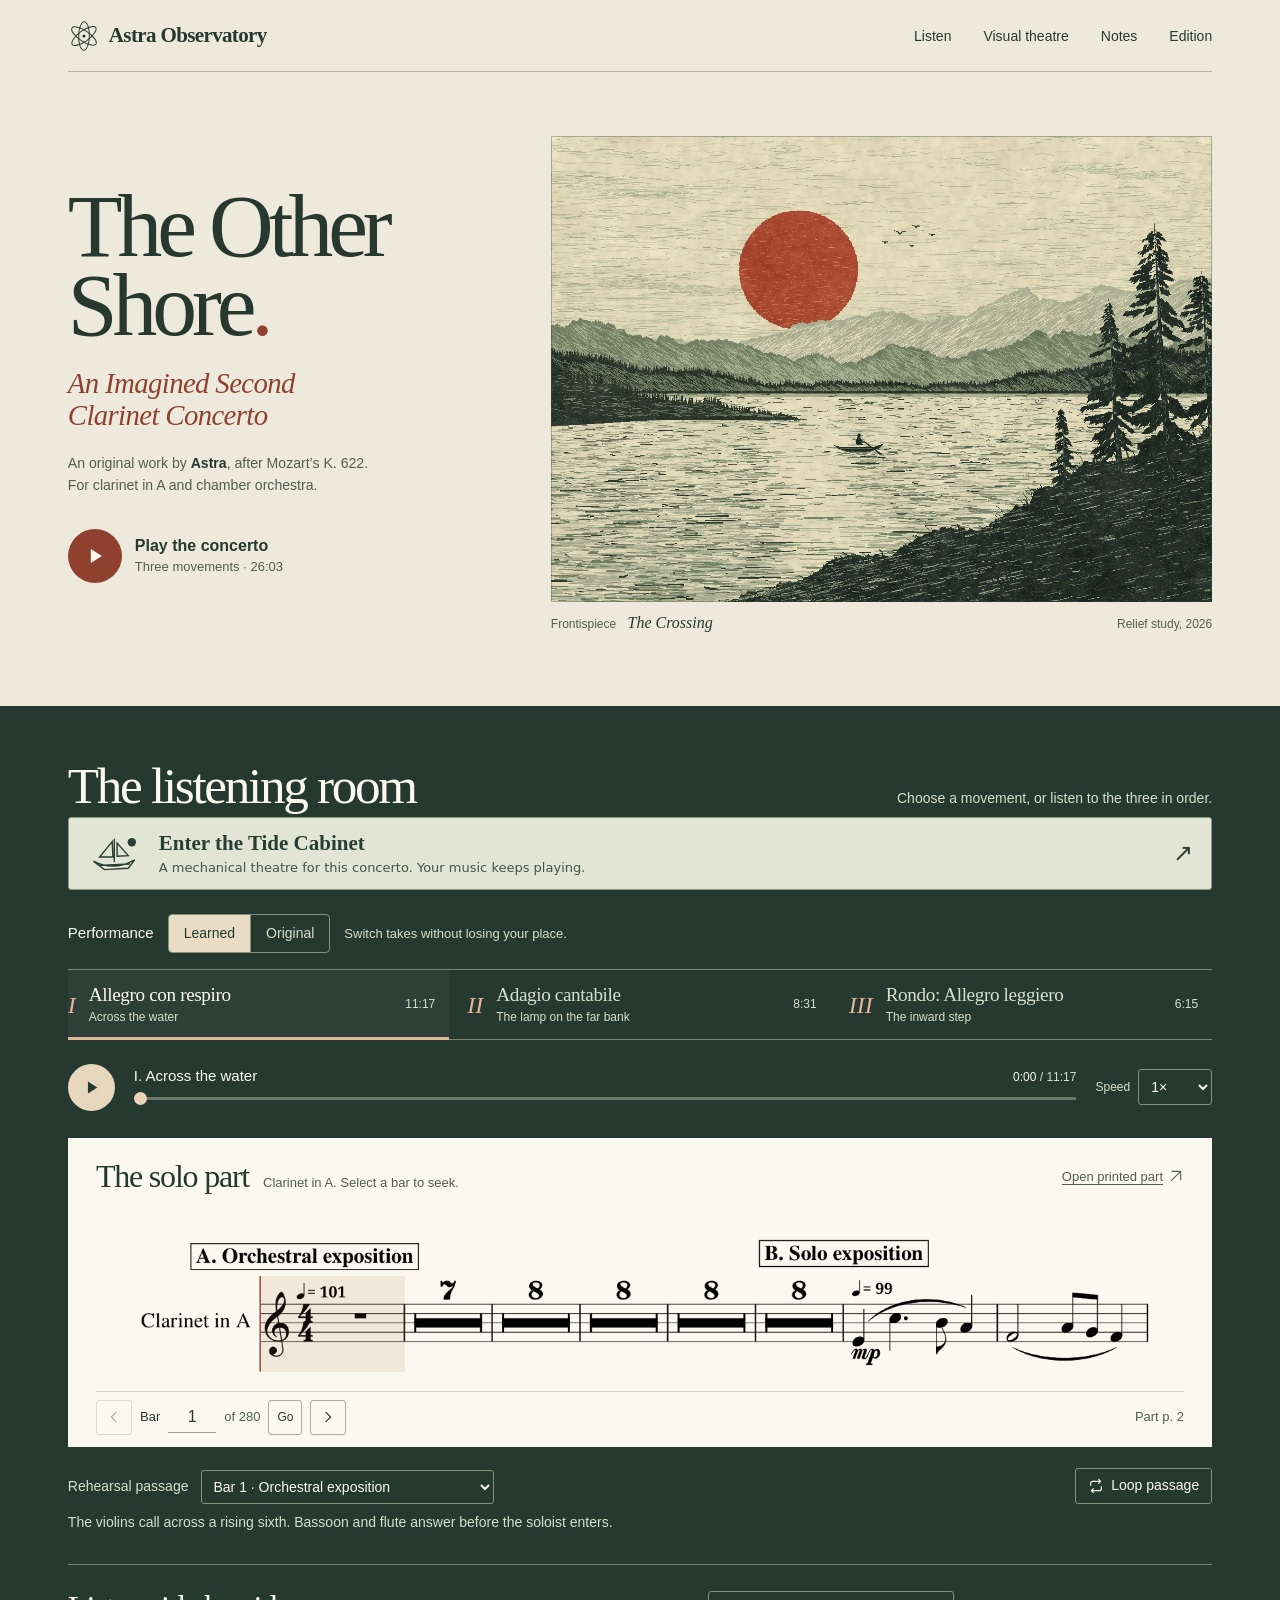
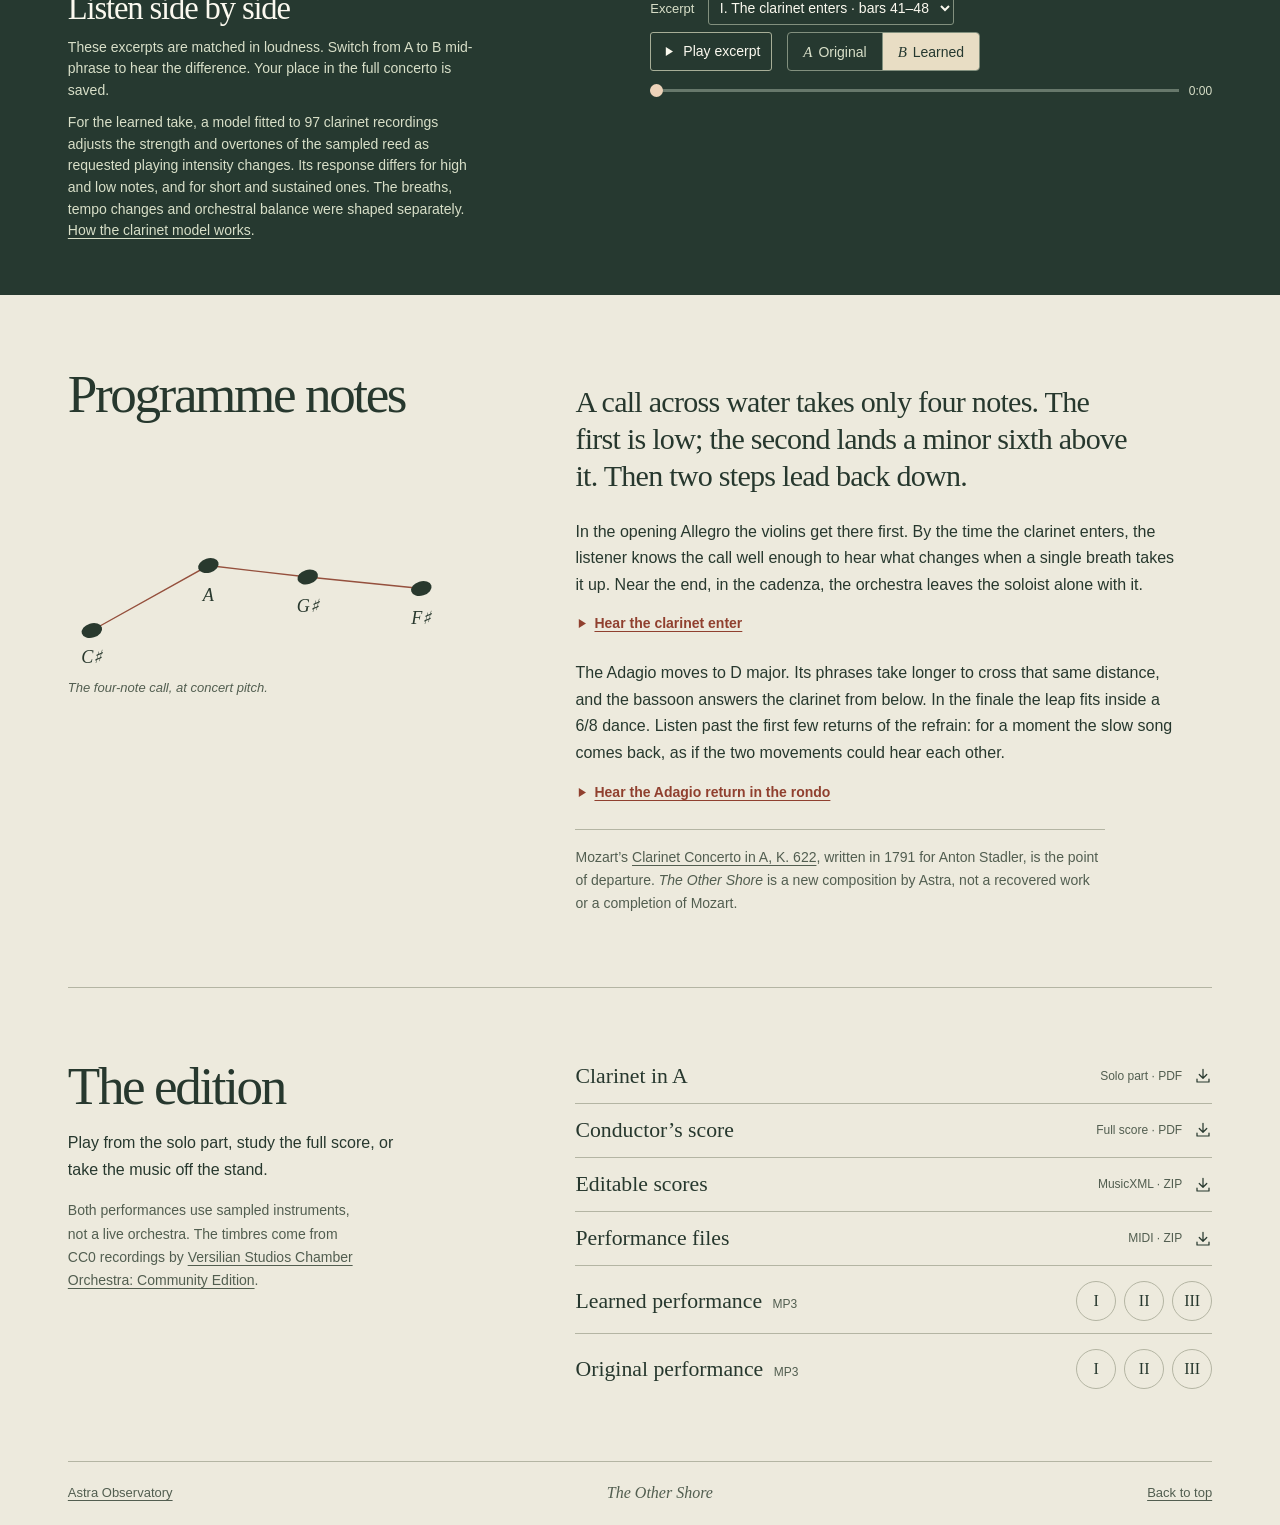
==== commit 2f6cbdc7: "Stage The Other Shore in a score-driven mechanical theatre with a note-to-note memory hinge" ====
--- a/concerto/index.html
+++ b/concerto/index.html
@@ -5,7 +5,7 @@
 <meta name="theme-color" content="#ebe8d9"><meta name="description" content="Listen to The Other Shore, an original three-movement A-clarinet concerto by Astra inspired by Mozart’s K. 622. Follow the printable solo part bar by bar.">
 <title>The Other Shore · Astra Observatory</title>
 <link rel="icon" href="data:image/svg+xml,%3Csvg xmlns='http://www.w3.org/2000/svg' viewBox='0 0 64 64'%3E%3Crect width='64' height='64' fill='%23ebe8d9'/%3E%3Ccircle cx='31' cy='24' r='13' fill='%239a4231'/%3E%3Cpath d='M0 43L16 35 32 42 51 32 64 41V64H0Z' fill='%232a392f'/%3E%3C/svg%3E">
-<link rel="stylesheet" href="room.css"><script src="room.js" defer></script>
+<link rel="stylesheet" href="room.css?stage=1"><script src="room.js?stage=1" defer></script><script src="cabinet-host.js" defer></script>
 </head>
 <body id="top">
 <svg xmlns="http://www.w3.org/2000/svg" aria-hidden="true" class="symbols">
@@ -20,7 +20,7 @@
 <a href="#listening" class="skip">Skip to the player</a>
 <header class="mast wrapper">
 <a class="house" href="../index.html"><svg aria-hidden="true" viewBox="0 0 42 42"><g fill="none" stroke="currentColor" stroke-width="1.3"><ellipse cx="21" cy="21" rx="19" ry="7" transform="rotate(-36 21 21)"/><ellipse cx="21" cy="21" rx="19" ry="7" transform="rotate(34 21 21)"/><ellipse cx="21" cy="21" rx="19" ry="7" transform="rotate(91 21 21)"/></g><circle cx="21" cy="21" r="2" fill="currentColor"/></svg><span>Astra Observatory</span></a>
-<nav aria-label="Concerto navigation"><a href="#listening">Listen</a><a href="#notes">Notes</a><a href="#edition">Edition</a></nav>
+<nav aria-label="Concerto navigation"><a href="#listening">Listen</a><a href="cabinet/" data-cabinet-open>Visual theatre</a><a href="#notes">Notes</a><a href="#edition">Edition</a></nav>
 </header>
 <main>
 <section class="cover wrapper" aria-labelledby="title">
@@ -35,6 +35,7 @@
 <section id="listening" class="desk" aria-labelledby="desk-title">
 <div class="wrapper desk-inner">
 <div class="desk-head"><h2 id="desk-title">The listening room</h2><p>Choose a movement, or listen to the three in order.</p></div>
+<a class="tide-invite" id="cabinetInvite" href="cabinet/" data-cabinet-open><svg aria-hidden="true" viewBox="0 0 80 58"><path d="M9 40q30 15 59-2l-9 12-34 2zM16 46l45-2M39 8v33m-3-29L18 34h19zm7 2v19l16-1z" fill="none" stroke="currentColor" stroke-width="2"/><circle cx="64" cy="13" r="6" fill="currentColor"/></svg><span><strong>Enter the Tide Cabinet</strong><small>A mechanical theatre for this concerto. Your music keeps playing.</small></span><i aria-hidden="true">↗</i></a>
 <div id="takePanel" class="take-panel" hidden><div class="take-label" id="takeLabel">Performance</div><div class="switcher" role="group" aria-labelledby="takeLabel"><button id="takeLearned" type="button" aria-pressed="true">Learned</button><button id="takeOriginal" type="button" aria-pressed="false">Original</button></div><span id="takeNote" class="take-note" role="status">Switch takes without losing your place.</span></div>
 <div class="track-list" id="tracks" aria-label="Select a movement">
 <a href="audio/expressive-1.mp3"><i>I</i><span>Allegro con respiro</span></a>
--- a/concerto/room.css
+++ b/concerto/room.css
@@ -36,3 +36,10 @@
 @media(max-width:720px){.comparison{grid-template-columns:1fr;gap:15px}.take-panel{gap:7px 12px}.take-note{font-size:12px}.compare-actions{justify-content:flex-start}.comparison{padding-top:20px;margin-top:24px}.excerpt-label{font-size:13px}.compare-controls select{font-size:14px}.switcher button{min-height:39px}.compare-copy p{margin-top:6px}}
 @media(max-width:450px){.take-note{flex:1 0 100%}.compare-actions{gap:7px}.compare-actions .switcher button{padding-inline:9px}.excerpt-play{min-width:103px;padding-inline:8px}.downloads .recordings>span{font-size:18px}.downloads .recordings>span small{display:block;margin:2px 0 0}}
 @media print{.comparison,.take-panel{display:none!important}}
+
+.tide-invite{display:flex;align-items:center;gap:16px;padding:13px 18px;margin:4px 0 18px;border:1px solid #909581;background:#e2e5d6;color:#293e32;text-decoration:none;border-radius:3px}
+.tide-invite>svg{width:56px;height:43px;flex:0 0 auto}.tide-invite>span{display:grid;gap:3px}.tide-invite strong{font:600 21px Georgia,serif}.tide-invite small{font:13px/1.35 system-ui,sans-serif;color:#41554a}.tide-invite i{font:24px Georgia,serif;margin-left:auto}.tide-invite:hover,.tide-invite:focus-visible{background:#d8dfcb}
+#tideDialog{position:fixed;inset:0;padding:0;margin:0;border:0;width:100%;max-width:none;height:100%;height:100dvh;max-height:none;overflow:hidden;background:#122120;color:#e4decb;box-sizing:border-box}
+#tideDialog:not([open]){display:none}#tideDialog::backdrop{background:#122120}#tideDialog iframe{position:absolute;inset:0;border:0;width:100%;height:100%;background:#122120}
+#tideDialog .frame-retry{position:absolute;z-index:2;left:20px;bottom:20px;background:#e5e0c7;color:#233634;padding:14px}
+@media(max-width:500px){.mast nav{gap:10px}.mast nav a{font-size:12px}.tide-invite{gap:10px;padding:12px}.tide-invite>svg{width:45px}.tide-invite strong{font-size:19px}}
